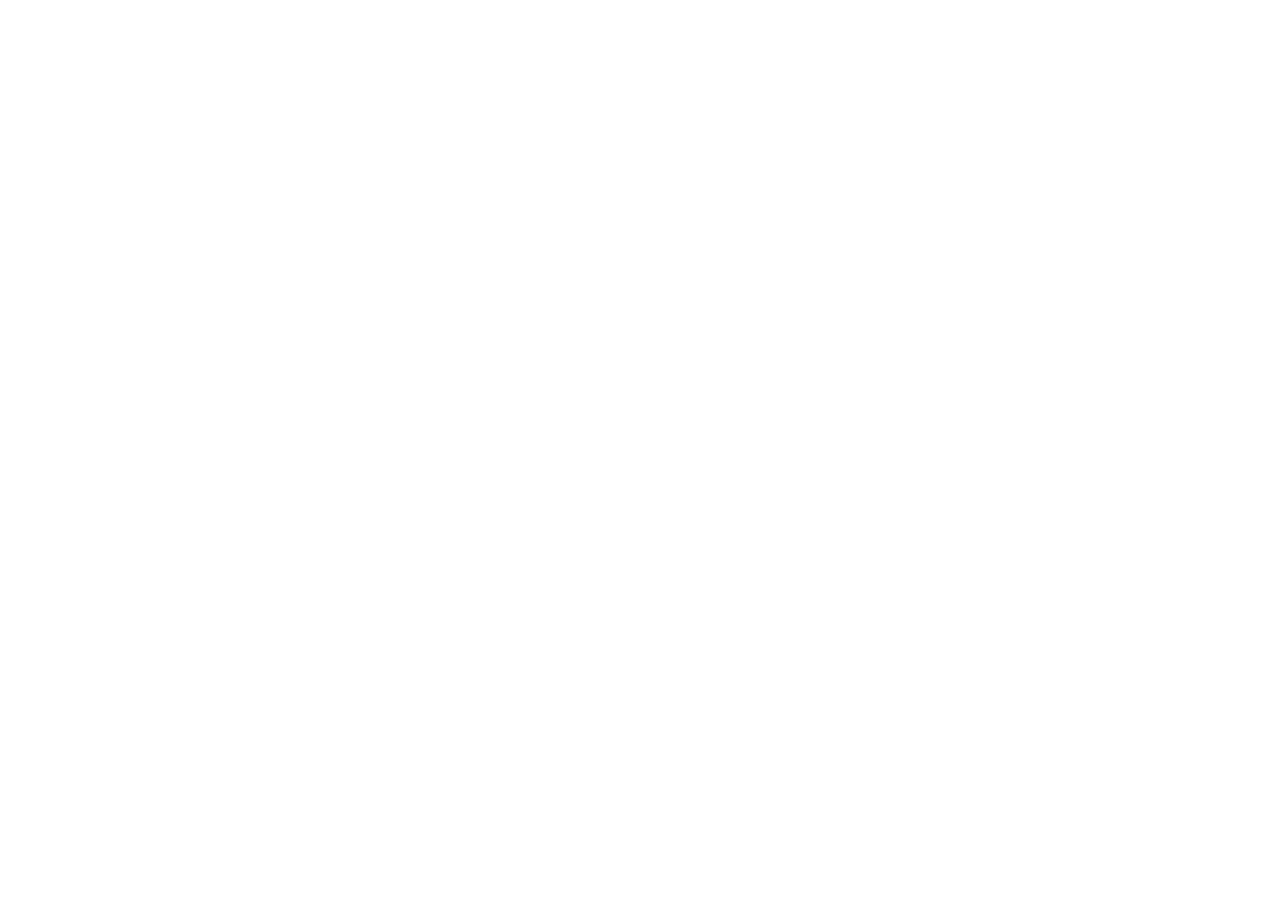
==== index.html @ a341e8b7 "index.html added" ====
<!DOCTYPE html>
<html lang="en">
<head>
    <meta charset="UTF-8">
    <meta name="viewport" content="width=device-width, initial-scale=1.0">
    <title>Volvo Home Page</title>
</head>
<body>
    <!-- Navigering -->
    <header></header>
    <!-- Hero Bild med Call to action -->
    <main></main>
    <!-- Säljande Text -->
    <section></section>
    <!-- Footer (Knappar "till toppen") -->
    <footer></footer>
    <!-- Sociala mediaikoner -->
    <section></section>
</body>
</html>
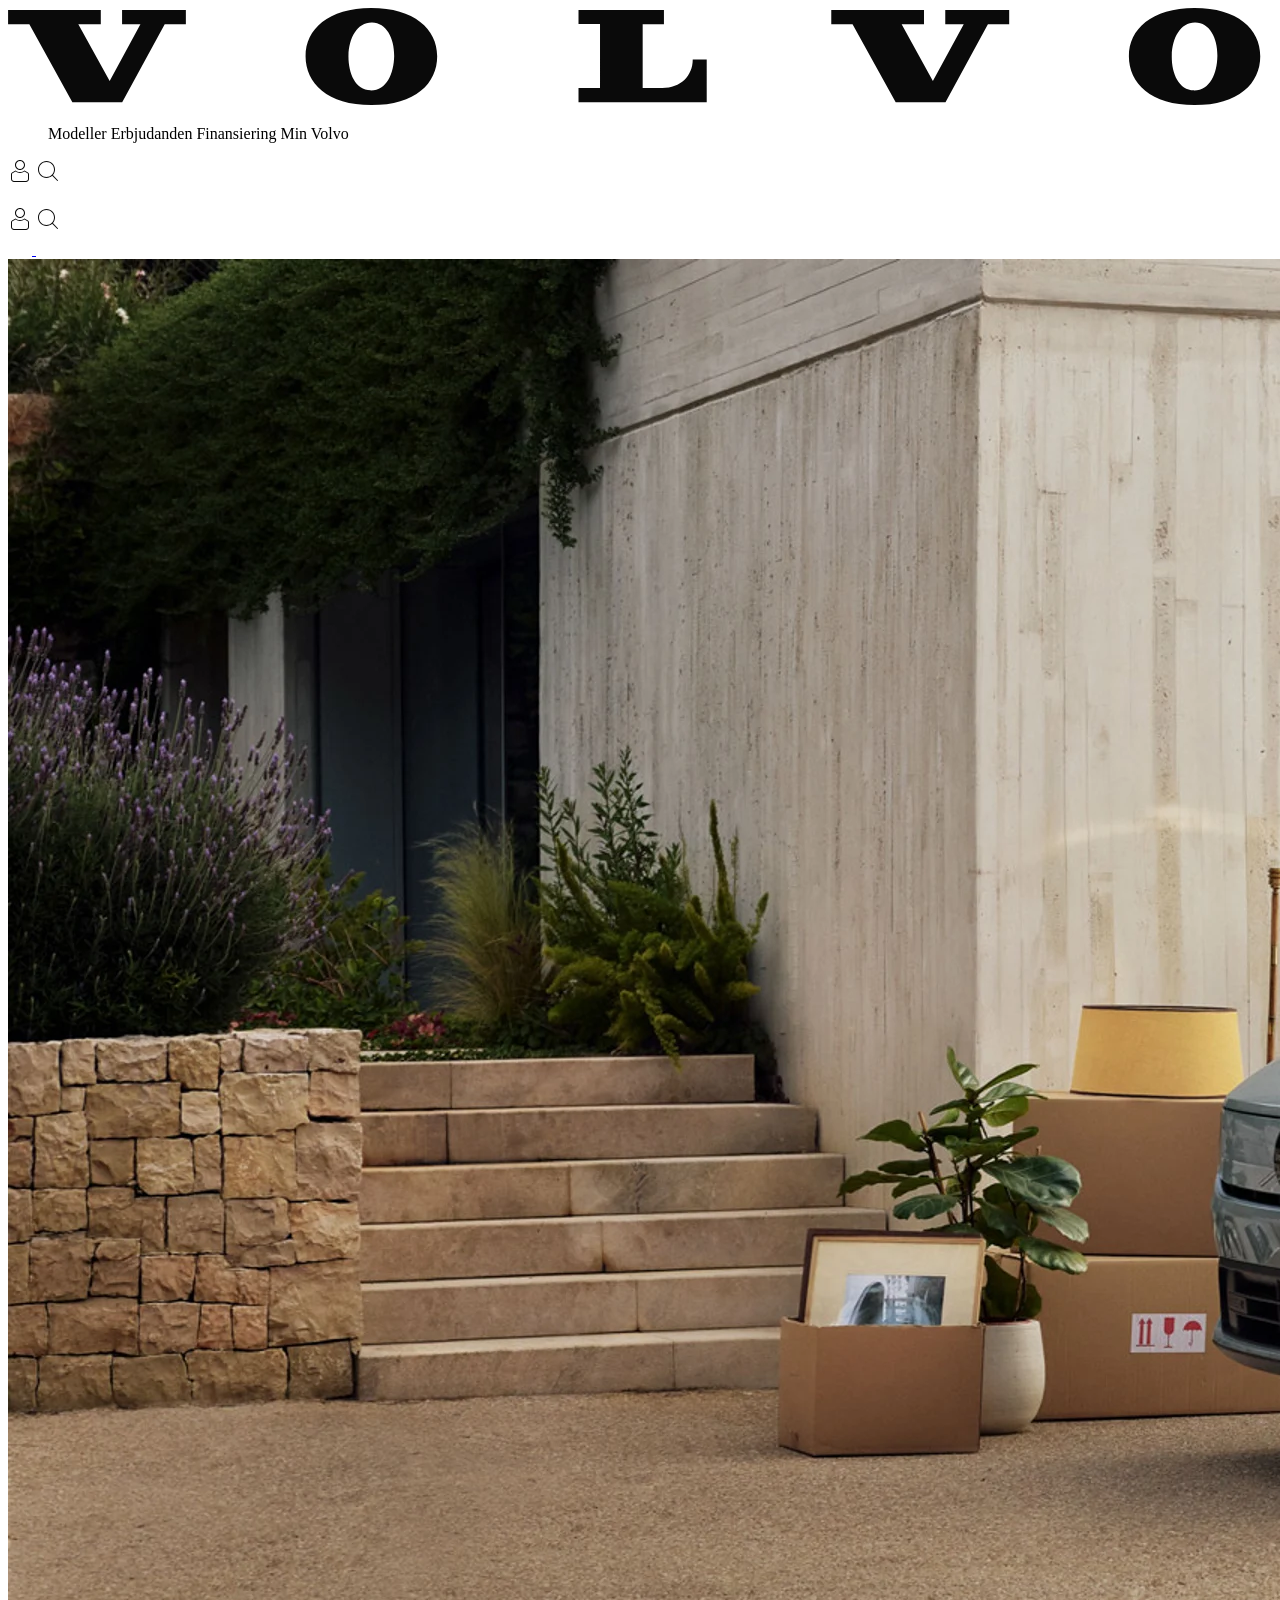
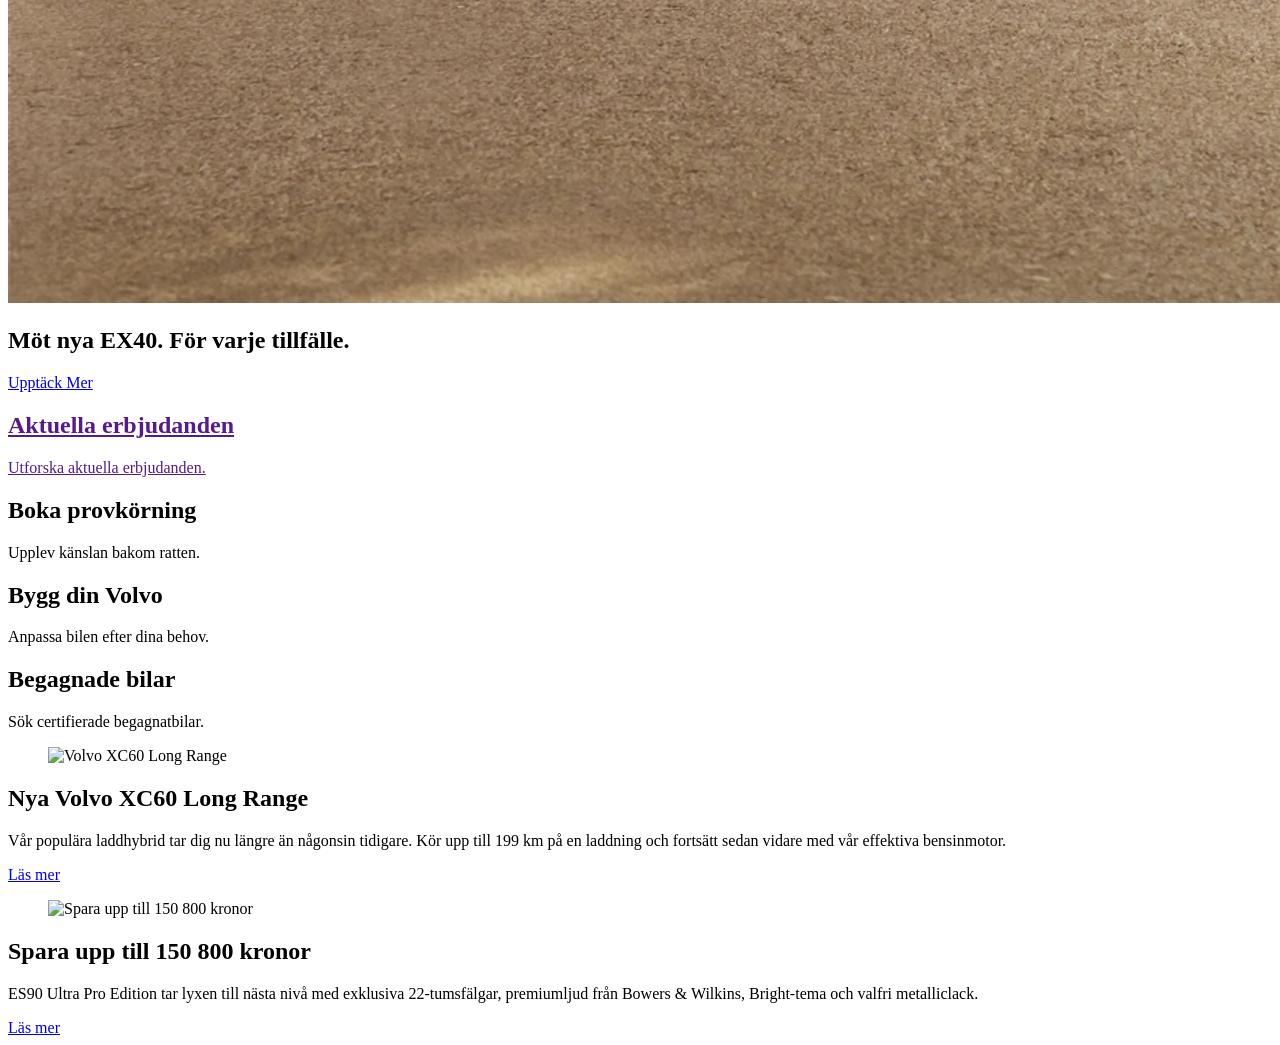
==== commit 2d1410bf: "add html semantic" ====
--- a/index.html
+++ b/index.html
@@ -1,20 +1,135 @@
-<!DOCTYPE html>
+<!doctype html>
 <html lang="en">
-<head>
-    <meta charset="UTF-8">
-    <meta name="viewport" content="width=device-width, initial-scale=1.0">
+  <head>
+    <meta charset="UTF-8" />
+    <meta name="viewport" content="width=device-width, initial-scale=1.0" />
     <title>Volvo Home Page</title>
-</head>
-<body>
+    <!-- Icons Fontawesome -->
+    <link
+      rel="stylesheet"
+      href="https://cdnjs.cloudflare.com/ajax/libs/font-awesome/7.3.1/css/all.min.css"
+    />
+  </head>
+  <body>
     <!-- Navigering -->
-    <header></header>
+    <header>
+        <nav>
+            <img src="DanBryAssests/volvo-spread-wordmark.svg" alt="volvo image"/> 
+            <ul class="tablist">
+            <a>Modeller</a>
+            <a>Erbjudanden</a>
+            <a>Finansiering</a>
+            <a>Min Volvo</a>
+          </ul>
+            
+          <a href="https://www.google.com/">
+            <img src="DanBryAssests/profile-icon.svg" alt="inlogg"/>
+          </a>
+          
+           <a href="https://www.google.com/">
+            <img src="DanBryAssests/search-icon.svg" alt="search bar"/>
+          </a>
+          
+        </nav>
+    </header>
     <!-- Hero Bild med Call to action -->
-    <main></main>
+    <main>
+        <section class="hero">
+        <!-- hero countent -->
+            <img src="DanBryAssests/hero-image.jpg" alt="hero image"/>
+            <div class="hero-innehåll">
+            <h1>Möt nya EX40. För varje tillfälle.</h1>
+            <a class="btn-filled" href="#">Upptäck Mer</a>
+            </div>
+        </section>
+    
     <!-- Säljande Text -->
-    <section></section>
+    <section>
+      <a href="">
+        <article>
+          <div>
+            <header>
+              <h2>Aktuella erbjudanden</h2>
+            </header>
+            <i class="fa-solid fa-chevron-right"></i>
+          </div>
+          <p>Utforska aktuella erbjudanden.</p>
+        </article>
+      </a>
+
+      <a href=""></a>
+      <article>
+        <div>
+          <header>
+            <h2>Boka provkörning</h2>
+          </header>
+        </div>
+        <i class="fa-solid fa-chevron-right"></i>
+        <p>Upplev känslan bakom ratten.</p>
+      </article>
+
+      <article>
+        <div>
+          <header>
+            <h2>Bygg din Volvo</h2>
+          </header>
+        </div>
+        <i class="fa-solid fa-chevron-right"></i>
+        <p>Anpassa bilen efter dina behov.</p>
+      </article>
+
+      <article>
+        <div>
+          <header>
+            <h2>Begagnade bilar</h2>
+          </header>
+        </div>
+        <i class="fa-solid fa-chevron-right"></i>
+        <p>Sök certifierade begagnatbilar.</p>
+      </article>
+    </section>
+
+    <section class="car-cards">
+      <article class="car">
+        <figure>
+          <image src="images/car1.jpg" alt="Volvo XC60 Long Range" />
+        </figure>
+        <header>
+          <h2>Nya Volvo XC60 Long Range</h2>
+        </header>
+        <section>
+          <p>
+            Vår populära laddhybrid tar dig nu längre än någonsin tidigare. Kör
+            upp till 199 km på en laddning och fortsätt sedan vidare med vår
+            effektiva bensinmotor.
+          </p>
+        </section>
+        <a href="#">Läs mer</a>
+      </article>
+    </section>
+
+    <section class="car-cards">
+      <article class="car">
+        <figure>
+          <image src="images/car2.jpg" alt="Spara upp till 150 800 kronor" />
+        </figure>
+        <header>
+          <h2>Spara upp till 150 800 kronor</h2>
+        </header>
+        <section>
+          <p>
+            ES90 Ultra Pro Edition tar lyxen till nästa nivå med exklusiva
+            22-tumsfälgar, premiumljud från Bowers & Wilkins, Bright-tema och
+            valfri metalliclack.
+          </p>
+        </section>
+        <a href="#">Läs mer</a>
+      </article>
+    </section>
+    </main>
     <!-- Footer (Knappar "till toppen") -->
     <footer></footer>
     <!-- Sociala mediaikoner -->
     <section></section>
-</body>
-</html>+  </body>
+</html>
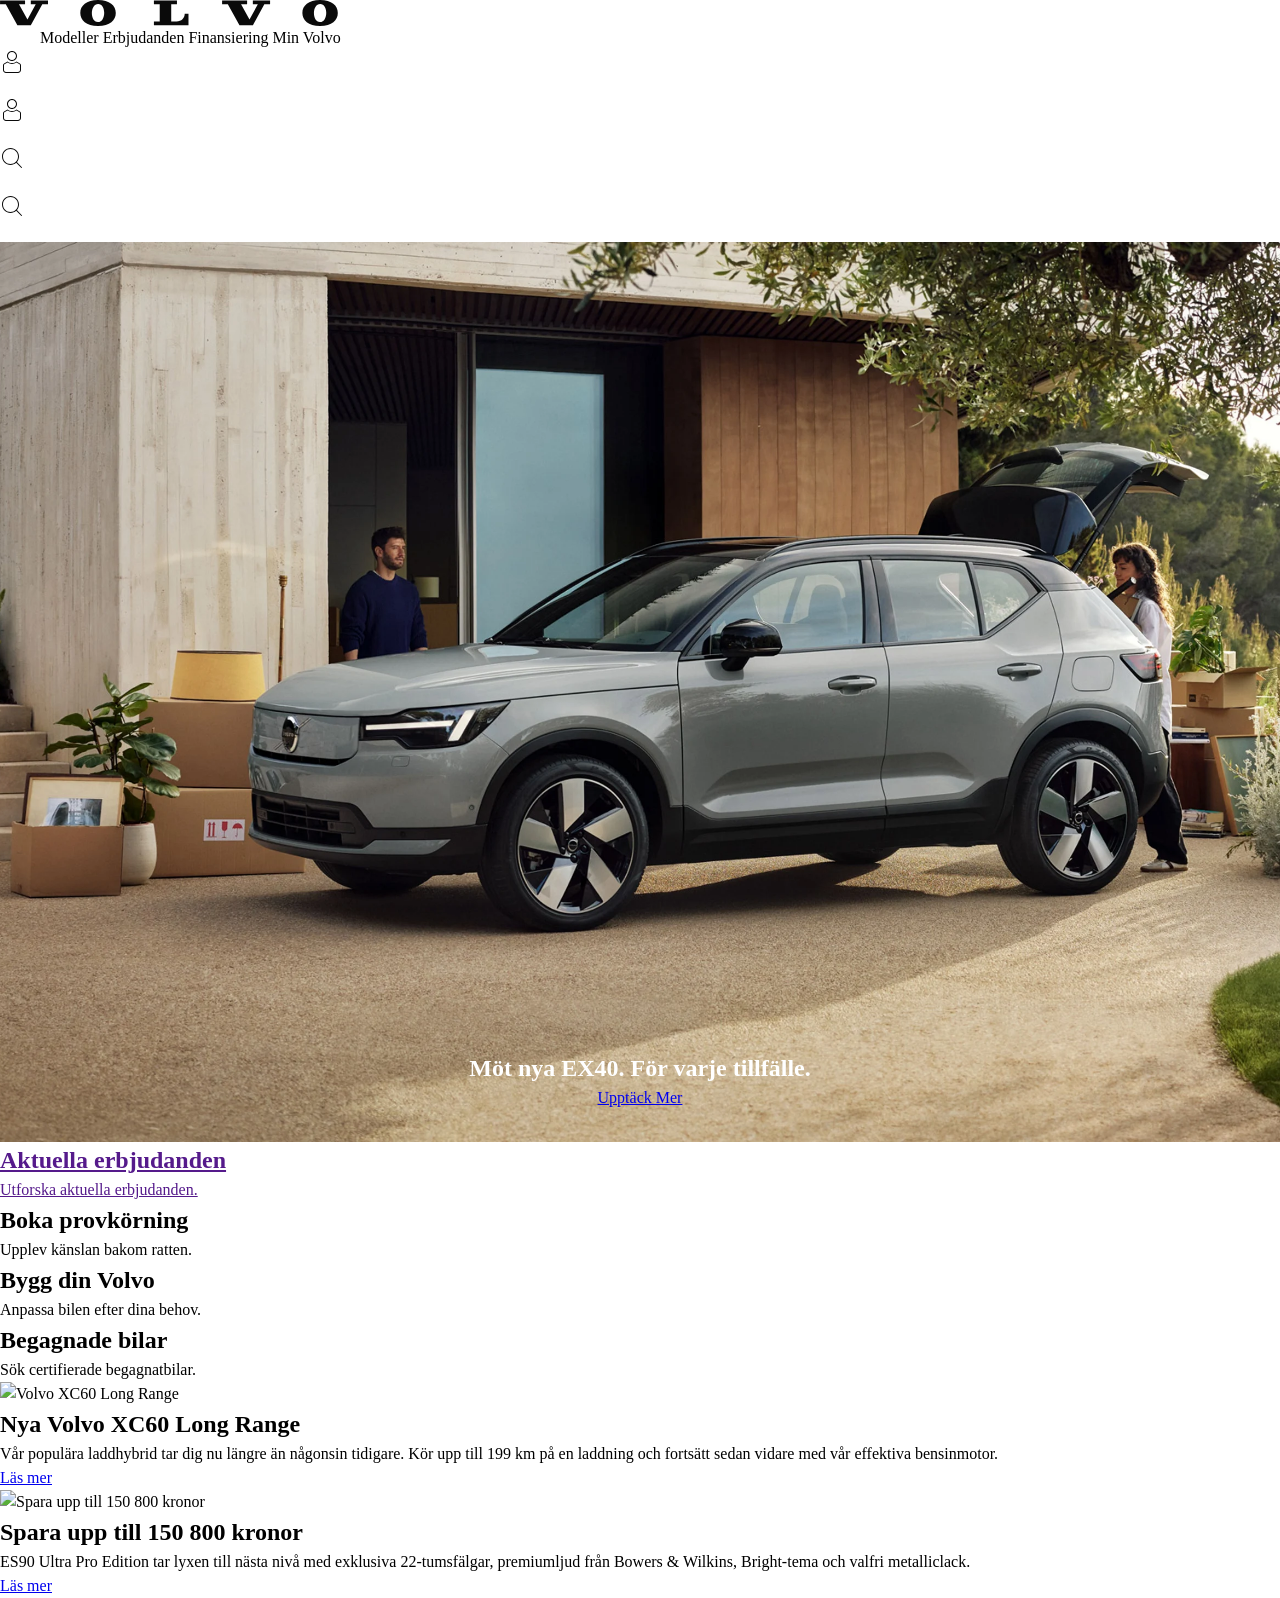
==== commit 266d07e2: "added reset.css" ====
--- a/index.html
+++ b/index.html
@@ -9,6 +9,8 @@
       rel="stylesheet"
       href="https://cdnjs.cloudflare.com/ajax/libs/font-awesome/7.3.1/css/all.min.css"
     />
+    <link rel="stylesheet" href="reset.css" />
+    <link rel="stylesheet" href="danbryan.css" />
   </head>
   <body>
     <!-- Navigering -->
--- a/danbryan.css
+++ b/danbryan.css
@@ -0,0 +1,32 @@
+
+.hero {
+    position: relative;
+    min-height: 100vh;
+    display: flex;
+    align-items: flex-end;
+    justify-content: center;
+    text-align: center;
+    color: white;
+}
+
+.hero img {
+    position: absolute;
+    inset: 0;
+    width: 100%;
+    height: 100%;
+    object-fit: cover;
+    z-index: -1;
+}
+
+.hero-innehåll {
+    position: relative;
+    z-index: 1;
+    height: 100%;
+    padding: 2rem;
+
+}
+
+header {
+    display: flex;
+    flex-direction: row;
+}
